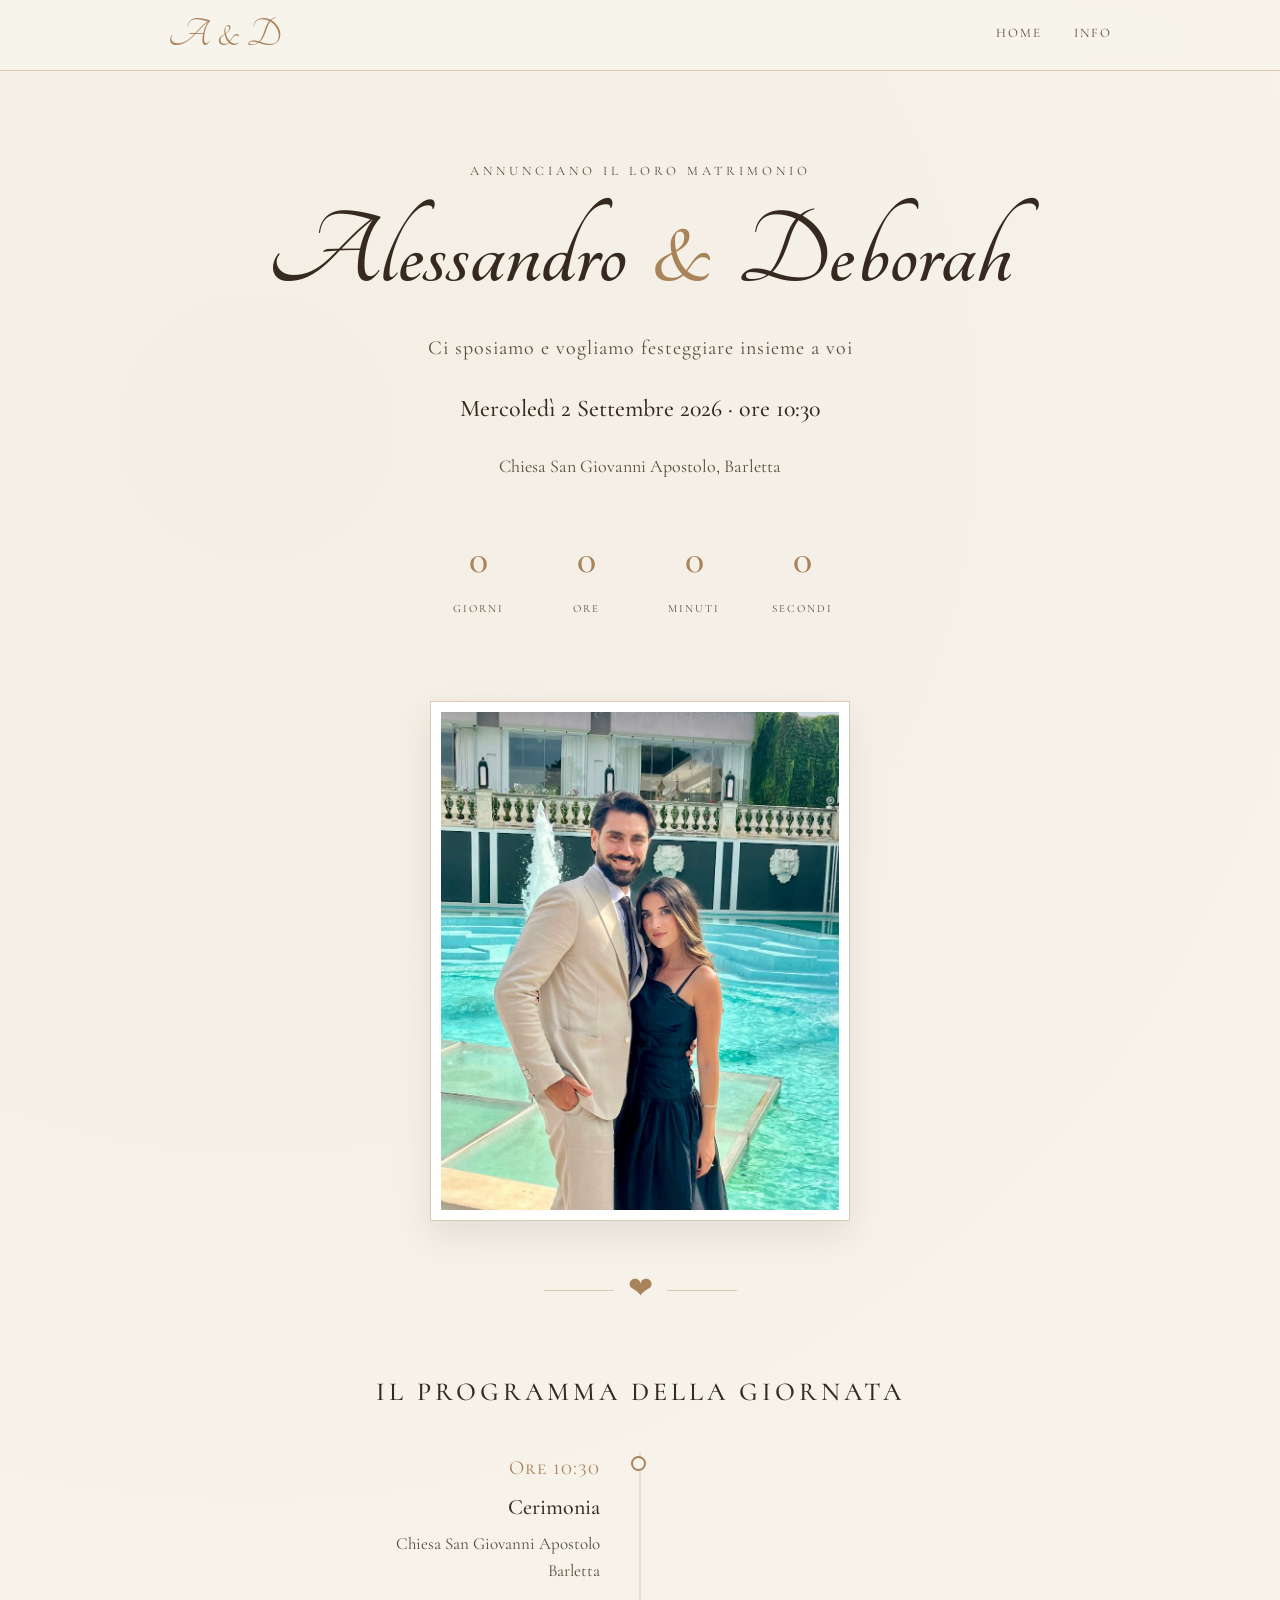
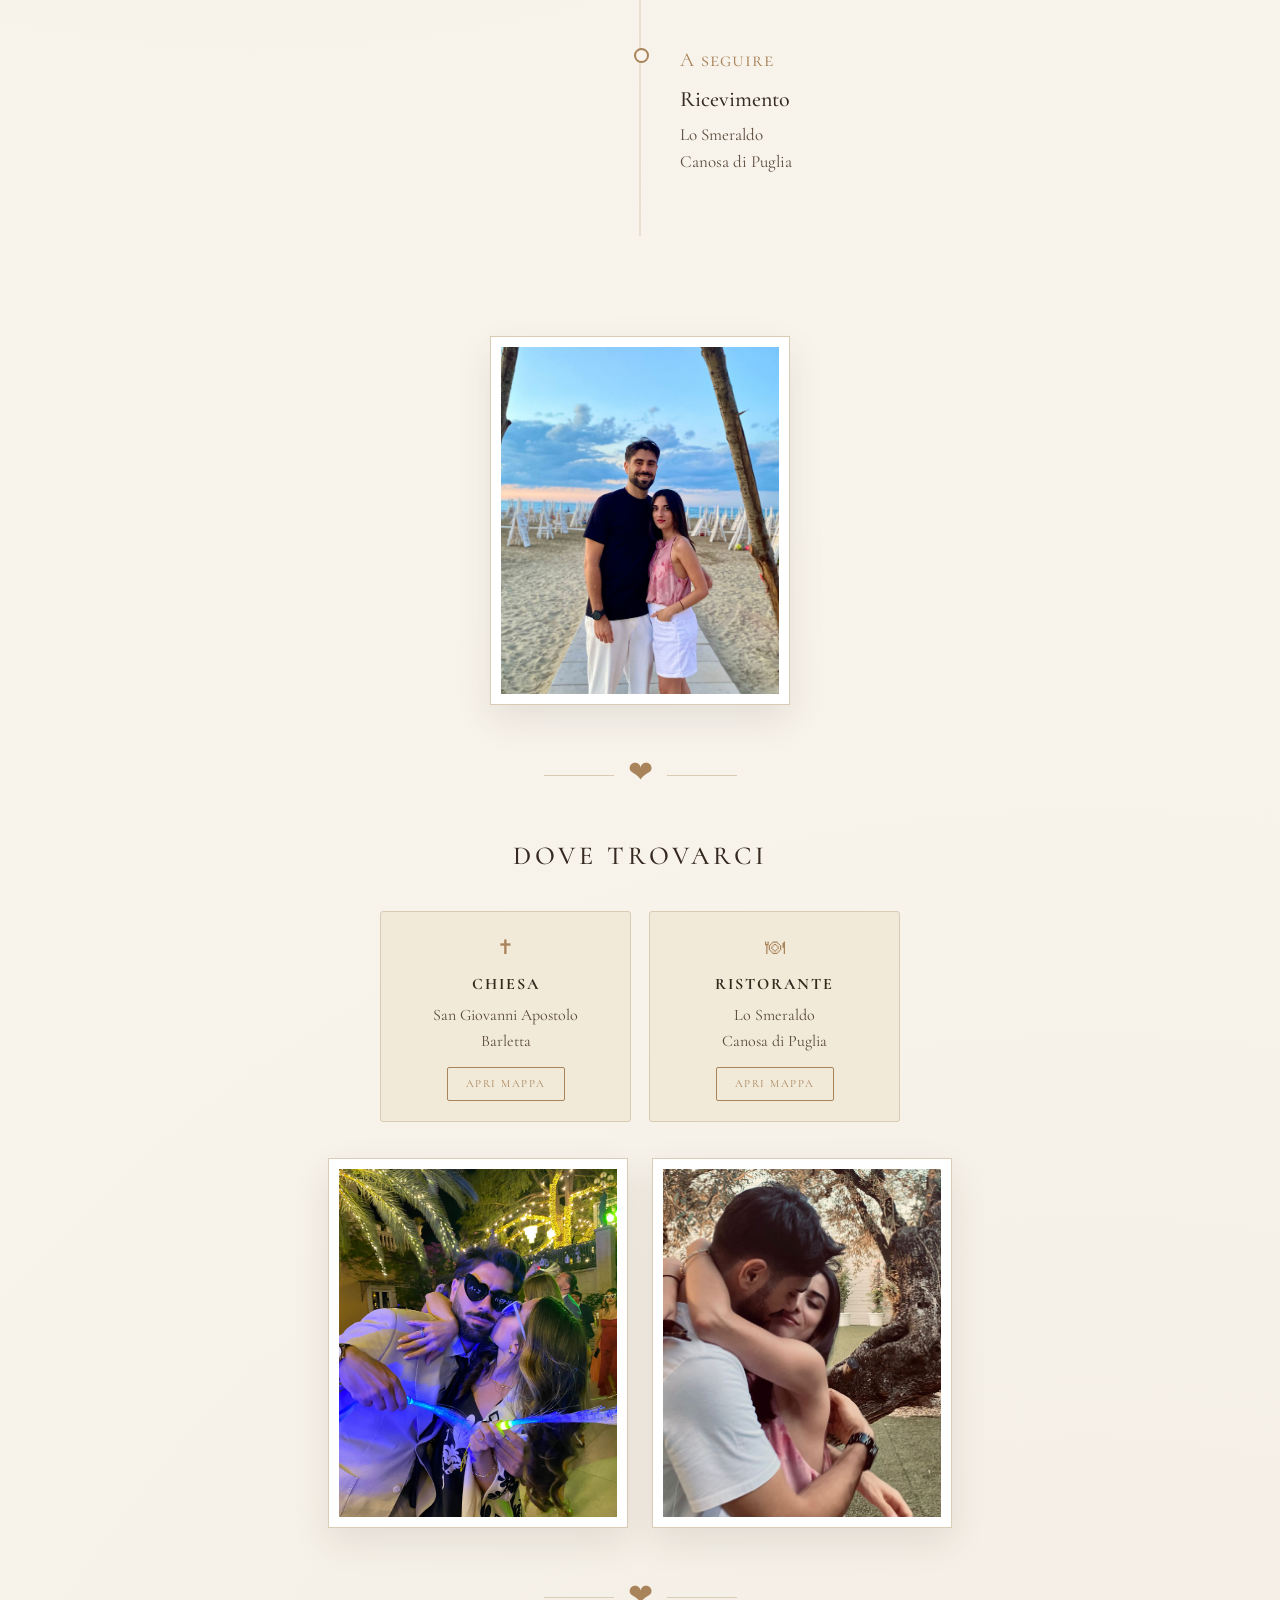
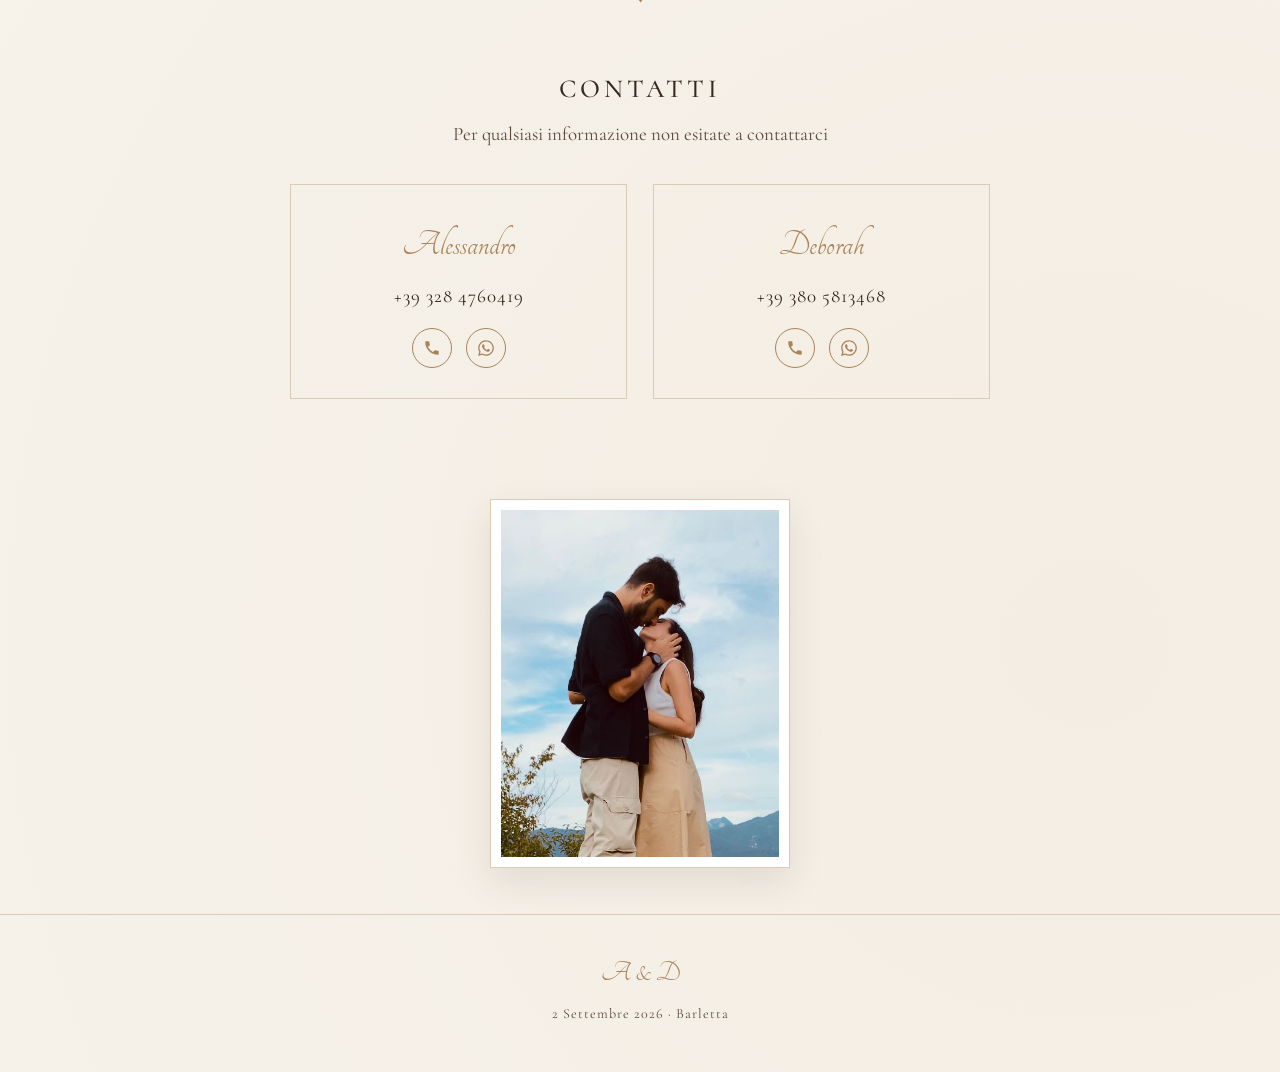
==== index.html @ 9402a1e2 "Add wedding website for Alessandro & Deborah Single-page elegant site (ivory/gold, script fonts) wit" ====
<!doctype html>
<html lang="it">
<head>
<meta charset="UTF-8">
<meta name="viewport" content="width=device-width, initial-scale=1.0">
<title>Alessandro & Deborah — 2 Settembre 2026</title>
<meta name="description" content="Alessandro e Deborah annunciano il loro matrimonio, mercoledì 2 settembre 2026.">
<link rel="preconnect" href="https://fonts.googleapis.com">
<link rel="preconnect" href="https://fonts.gstatic.com" crossorigin>
<link href="https://fonts.googleapis.com/css2?family=Cormorant+Garamond:ital,wght@0,300;0,400;0,500;0,600;1,400&family=Tangerine:wght@400;700&family=Cormorant+SC&display=swap" rel="stylesheet">
<link rel="stylesheet" href="assets/css/style.css">
</head>
<body>

<header class="site-header">
  <div class="container">
    <a href="#home" class="monogram">A &amp; D</a>
    <nav class="site-nav">
      <a href="#home">Home</a>
      <a href="#info">Info</a>
    </nav>
  </div>
</header>

<section class="hero" id="home">
  <p class="eyebrow">Annunciano il loro matrimonio</p>
  <h1>Alessandro <span class="amp">&amp;</span> Deborah</h1>
  <p class="announce">Ci sposiamo e vogliamo festeggiare insieme a voi</p>
  <p class="date-line">Mercoledì 2 Settembre 2026 &middot; ore 10:30</p>
  <p class="place-line">Chiesa San Giovanni Apostolo, Barletta</p>

  <div class="countdown" id="countdown">
    <div class="unit"><span class="num" id="cd-days">–</span><span class="label">Giorni</span></div>
    <div class="unit"><span class="num" id="cd-hours">–</span><span class="label">Ore</span></div>
    <div class="unit"><span class="num" id="cd-min">–</span><span class="label">Minuti</span></div>
    <div class="unit"><span class="num" id="cd-sec">–</span><span class="label">Secondi</span></div>
  </div>
</section>

<figure class="scatter-photo">
  <img src="assets/images/couple-01.jpeg" alt="Alessandro e Deborah eleganti a bordo piscina">
</figure>

<div class="divider"><span>&#10084;</span></div>

<section class="program" id="programma">
  <div class="container">
    <div class="section-title"><h2>Il Programma della Giornata</h2></div>
    <div class="timeline">
      <div class="timeline-item">
        <span class="time">Ore 10:30</span>
        <p class="title">Cerimonia</p>
        <p class="place">Chiesa San Giovanni Apostolo<br>Barletta</p>
      </div>
      <div class="timeline-item">
        <span class="time">A seguire</span>
        <p class="title">Ricevimento</p>
        <p class="place">Lo Smeraldo<br>Canosa di Puglia</p>
      </div>
    </div>
  </div>
</section>

<figure class="scatter-photo scatter-photo--sm">
  <img src="assets/images/couple-02.jpeg" alt="Alessandro e Deborah in montagna">
</figure>

<div class="divider"><span>&#10084;</span></div>

<section class="info-section" id="info">
  <div class="container">
    <div class="section-title"><h2>Dove Trovarci</h2></div>
    <div class="cards">
      <div class="card">
        <div class="icon">&#10013;</div>
        <h3>Chiesa</h3>
        <p>San Giovanni Apostolo<br>Barletta</p>
        <a class="btn" href="https://maps.app.goo.gl/bFmA96gycWuAbMjt7?g_st=ipc" target="_blank" rel="noopener">Apri Mappa</a>
      </div>
      <div class="card">
        <div class="icon">&#127869;</div>
        <h3>Ristorante</h3>
        <p>Lo Smeraldo<br>Canosa di Puglia</p>
        <a class="btn" href="https://maps.app.goo.gl/iHuV2czJLUBJGU6J6?g_st=ipc" target="_blank" rel="noopener">Apri Mappa</a>
      </div>
    </div>
  </div>

  <div class="scatter-photo-row">
    <figure class="scatter-photo scatter-photo--sm">
      <img src="assets/images/couple-03.jpeg" alt="Alessandro e Deborah ad una festa serale">
    </figure>
    <figure class="scatter-photo scatter-photo--sm">
      <img src="assets/images/couple-04.jpeg" alt="Alessandro e Deborah abbracciati tra gli ulivi">
    </figure>
  </div>

  <div class="divider"><span>&#10084;</span></div>

  <div class="container contacts">
    <div class="section-title"><h2>Contatti</h2></div>
    <p style="text-align:center; color:var(--ink-soft); margin-top:10px;">Per qualsiasi informazione non esitate a contattarci</p>
    <div class="contact-grid">
      <div class="contact-card">
        <span class="name">Alessandro</span>
        <a class="phone" href="tel:+393284760419">+39 328 4760419</a>
        <div class="contact-actions">
          <a class="icon-btn" href="tel:+393284760419" aria-label="Chiama Alessandro">
            <svg viewBox="0 0 24 24"><path d="M6.62 10.79a15.05 15.05 0 006.59 6.59l2.2-2.2a1 1 0 011.01-.24 11.36 11.36 0 003.57.57 1 1 0 011 1V20a1 1 0 01-1 1A17 17 0 013 4a1 1 0 011-1h3.5a1 1 0 011 1 11.36 11.36 0 00.57 3.57 1 1 0 01-.25 1.01z"/></svg>
          </a>
          <a class="icon-btn" href="https://wa.me/393284760419" target="_blank" rel="noopener" aria-label="Scrivi su WhatsApp ad Alessandro">
            <svg viewBox="0 0 448 512"><path d="M380.9 97.1C339 55.1 283.2 32 223.9 32c-122.4 0-222 99.6-222 222 0 39.1 10.2 77.3 29.6 111L0 480l117.7-30.9c32.4 17.7 68.9 27 106.1 27h.1c122.3 0 224.1-99.6 224.1-222 0-59.3-25.2-115-67.1-157zm-157 341.6c-33.2 0-65.7-8.9-94-25.7l-6.7-4-69.8 18.3L72 359.2l-4.4-7c-18.5-29.4-28.2-63.3-28.2-98.2 0-101.7 82.8-184.5 184.6-184.5 49.3 0 95.6 19.2 130.4 54.1 34.8 34.9 56.2 81.2 56.1 130.5 0 101.8-84.9 184.6-186.6 184.6zm101.2-138.2c-5.5-2.8-32.8-16.2-37.9-18-5.1-1.9-8.8-2.8-12.5 2.8-3.7 5.5-14.3 18-17.6 21.8-3.2 3.7-6.5 4.2-12 1.4-32.6-16.3-54-29.1-75.5-66-5.7-9.8 5.7-9.1 16.3-30.3 1.8-3.7.9-6.9-.5-9.7-1.4-2.8-12.5-30.1-17.1-41.2-4.5-10.8-9.1-9.3-12.5-9.5-3.2-.2-6.9-.2-10.6-.2-3.7 0-9.7 1.4-14.8 6.9-5.1 5.5-19.4 19-19.4 46.3 0 27.3 19.9 53.7 22.6 57.4 2.8 3.7 39.1 59.7 94.8 83.8 35.2 15.2 49 16.5 66.6 13.9 10.7-1.6 32.8-13.4 37.4-26.4 4.6-13 4.6-24.1 3.2-26.4-1.3-2.5-5-3.9-10.5-6.6z"/></svg>
          </a>
        </div>
      </div>
      <div class="contact-card">
        <span class="name">Deborah</span>
        <a class="phone" href="tel:+393805813468">+39 380 5813468</a>
        <div class="contact-actions">
          <a class="icon-btn" href="tel:+393805813468" aria-label="Chiama Deborah">
            <svg viewBox="0 0 24 24"><path d="M6.62 10.79a15.05 15.05 0 006.59 6.59l2.2-2.2a1 1 0 011.01-.24 11.36 11.36 0 003.57.57 1 1 0 011 1V20a1 1 0 01-1 1A17 17 0 013 4a1 1 0 011-1h3.5a1 1 0 011 1 11.36 11.36 0 00.57 3.57 1 1 0 01-.25 1.01z"/></svg>
          </a>
          <a class="icon-btn" href="https://wa.me/393805813468" target="_blank" rel="noopener" aria-label="Scrivi su WhatsApp a Deborah">
            <svg viewBox="0 0 448 512"><path d="M380.9 97.1C339 55.1 283.2 32 223.9 32c-122.4 0-222 99.6-222 222 0 39.1 10.2 77.3 29.6 111L0 480l117.7-30.9c32.4 17.7 68.9 27 106.1 27h.1c122.3 0 224.1-99.6 224.1-222 0-59.3-25.2-115-67.1-157zm-157 341.6c-33.2 0-65.7-8.9-94-25.7l-6.7-4-69.8 18.3L72 359.2l-4.4-7c-18.5-29.4-28.2-63.3-28.2-98.2 0-101.7 82.8-184.5 184.6-184.5 49.3 0 95.6 19.2 130.4 54.1 34.8 34.9 56.2 81.2 56.1 130.5 0 101.8-84.9 184.6-186.6 184.6zm101.2-138.2c-5.5-2.8-32.8-16.2-37.9-18-5.1-1.9-8.8-2.8-12.5 2.8-3.7 5.5-14.3 18-17.6 21.8-3.2 3.7-6.5 4.2-12 1.4-32.6-16.3-54-29.1-75.5-66-5.7-9.8 5.7-9.1 16.3-30.3 1.8-3.7.9-6.9-.5-9.7-1.4-2.8-12.5-30.1-17.1-41.2-4.5-10.8-9.1-9.3-12.5-9.5-3.2-.2-6.9-.2-10.6-.2-3.7 0-9.7 1.4-14.8 6.9-5.1 5.5-19.4 19-19.4 46.3 0 27.3 19.9 53.7 22.6 57.4 2.8 3.7 39.1 59.7 94.8 83.8 35.2 15.2 49 16.5 66.6 13.9 10.7-1.6 32.8-13.4 37.4-26.4 4.6-13 4.6-24.1 3.2-26.4-1.3-2.5-5-3.9-10.5-6.6z"/></svg>
          </a>
        </div>
      </div>
    </div>
  </div>
</section>

<figure class="scatter-photo scatter-photo--sm">
  <img src="assets/images/couple-05.jpeg" alt="Alessandro e Deborah in spiaggia al tramonto">
</figure>

<footer class="site-footer">
  <div class="monogram-small">A &amp; D</div>
  <p>2 Settembre 2026 &middot; Barletta</p>
</footer>

<script src="assets/js/main.js"></script>
</body>
</html>
---- assets/css/style.css ----
:root {
  --ivory: #f8f4ec;
  --ivory-deep: #f1ead9;
  --ink: #362a20;
  --ink-soft: #5b4a3c;
  --gold: #a9835a;
  --gold-soft: #cbb08a;
  --line: #d9cbb4;
  --rose: #e7d9cf;
}

* { box-sizing: border-box; }

html { scroll-behavior: smooth; }

body {
  margin: 0;
  background: var(--ivory);
  color: var(--ink);
  font-family: 'Cormorant Garamond', serif;
  font-size: 19px;
  line-height: 1.6;
  -webkit-font-smoothing: antialiased;
}

img { max-width: 100%; display: block; }

a { color: inherit; }

.container {
  max-width: 1000px;
  margin: 0 auto;
  padding: 0 28px;
}

/* Texture: faint paper feel */
body {
  background-image:
    radial-gradient(circle at 20% 10%, rgba(169,131,90,0.05), transparent 40%),
    radial-gradient(circle at 85% 90%, rgba(169,131,90,0.06), transparent 45%);
}

/* Header */
.site-header {
  position: sticky;
  top: 0;
  z-index: 50;
  background: rgba(248,244,236,0.9);
  backdrop-filter: blur(6px);
  border-bottom: 1px solid var(--line);
}

#home, #programma, #info {
  scroll-margin-top: 66px;
}

.site-header .container {
  display: flex;
  align-items: center;
  justify-content: space-between;
  padding-top: 14px;
  padding-bottom: 14px;
}

.monogram {
  font-family: 'Tangerine', cursive;
  font-size: 42px;
  color: var(--gold);
  text-decoration: none;
  line-height: 1;
  letter-spacing: 1px;
}

.site-nav {
  display: flex;
  gap: 32px;
}

.site-nav a {
  text-decoration: none;
  text-transform: uppercase;
  letter-spacing: 2px;
  font-size: 13px;
  color: var(--ink-soft);
  position: relative;
  padding-bottom: 4px;
}

.site-nav a.active,
.site-nav a:hover {
  color: var(--gold);
}

.site-nav a.active::after {
  content: "";
  position: absolute;
  left: 0; right: 0; bottom: 0;
  height: 1px;
  background: var(--gold);
}

/* Ornamental divider */
.divider {
  display: flex;
  align-items: center;
  justify-content: center;
  gap: 14px;
  margin: 36px 0;
  color: var(--gold-soft);
}
.divider::before,
.divider::after {
  content: "";
  height: 1px;
  width: 70px;
  background: var(--line);
}
.divider span {
  font-family: 'Tangerine', cursive;
  font-size: 30px;
  color: var(--gold);
}

/* Hero */
.hero {
  text-align: center;
  padding: 90px 28px 60px;
}

.hero .eyebrow {
  text-transform: uppercase;
  letter-spacing: 4px;
  font-size: 13px;
  color: var(--ink-soft);
  margin: 0 0 18px;
}

.hero h1 {
  font-family: 'Tangerine', cursive;
  font-weight: 700;
  font-size: clamp(64px, 12vw, 110px);
  margin: 0;
  color: var(--ink);
  line-height: 1;
}

.hero .amp {
  color: var(--gold);
  padding: 0 10px;
}

.hero .announce {
  margin-top: 22px;
  font-size: 20px;
  letter-spacing: 1px;
  color: var(--ink-soft);
}

.hero .date-line {
  margin-top: 26px;
  font-size: 24px;
  font-weight: 500;
}

.hero .place-line {
  margin-top: 6px;
  font-size: 18px;
  color: var(--ink-soft);
}

/* Countdown */
.countdown {
  display: flex;
  justify-content: center;
  gap: 34px;
  margin: 46px 0 10px;
  flex-wrap: wrap;
}

.countdown .unit {
  min-width: 74px;
}

.countdown .num {
  font-size: 40px;
  color: var(--gold);
  font-weight: 500;
  display: block;
}

.countdown .label {
  text-transform: uppercase;
  font-size: 11px;
  letter-spacing: 2px;
  color: var(--ink-soft);
}

/* Scattered photos */
.scatter-photo {
  max-width: 420px;
  margin: 10px auto 46px;
  padding: 10px;
  background: #fff;
  border: 1px solid var(--line);
  box-shadow: 0 14px 34px rgba(54, 42, 32, 0.10);
}

.scatter-photo img {
  width: 100%;
  aspect-ratio: 4 / 5;
  object-fit: cover;
}

.scatter-photo--sm {
  max-width: 300px;
}

.scatter-photo-row {
  display: flex;
  justify-content: center;
  gap: 24px;
  flex-wrap: wrap;
  margin: 10px 0 46px;
}

.scatter-photo-row .scatter-photo {
  margin: 0;
}

/* Section titles */
.section-title {
  text-align: center;
  margin-bottom: 8px;
}

.section-title h2 {
  font-family: 'Cormorant SC', serif;
  text-transform: uppercase;
  letter-spacing: 4px;
  font-size: 26px;
  font-weight: 500;
  margin: 0;
  color: var(--ink);
}

/* Program timeline */
.program {
  padding: 20px 0 90px;
}

.timeline {
  max-width: 620px;
  margin: 40px auto 0;
  position: relative;
}

.timeline::before {
  content: "";
  position: absolute;
  left: 50%;
  top: 0;
  bottom: 0;
  width: 1px;
  background: var(--line);
  transform: translateX(-50%);
}

.timeline-item {
  position: relative;
  width: 50%;
  padding: 0 40px 60px;
}

.timeline-item:nth-child(odd) {
  left: 0;
  text-align: right;
}

.timeline-item:nth-child(even) {
  left: 50%;
  text-align: left;
}

.timeline-item::before {
  content: "";
  position: absolute;
  top: 4px;
  width: 11px;
  height: 11px;
  background: var(--ivory);
  border: 2px solid var(--gold);
  border-radius: 50%;
}

.timeline-item:nth-child(odd)::before { right: -6px; }
.timeline-item:nth-child(even)::before { left: -6px; }

.timeline-item .time {
  font-family: 'Cormorant SC', serif;
  color: var(--gold);
  font-size: 20px;
  letter-spacing: 1px;
  display: block;
  margin-bottom: 6px;
}

.timeline-item .title {
  font-size: 22px;
  font-weight: 500;
  margin: 0 0 4px;
}

.timeline-item .place {
  color: var(--ink-soft);
  font-size: 17px;
  margin: 0;
}

/* Info section */
.cards {
  display: grid;
  grid-template-columns: 1fr 1fr;
  gap: 18px;
  max-width: 520px;
  margin: 0 auto;
  padding: 26px 0;
}

.card {
  background: var(--ivory-deep);
  border: 1px solid var(--line);
  border-radius: 3px;
  padding: 20px 16px;
  text-align: center;
}

.card .icon {
  font-size: 20px;
  color: var(--gold);
  margin-bottom: 8px;
}

.card h3 {
  font-family: 'Cormorant SC', serif;
  letter-spacing: 2px;
  text-transform: uppercase;
  font-size: 16px;
  margin: 0 0 6px;
}

.card p {
  margin: 0 0 12px;
  color: var(--ink-soft);
  font-size: 16px;
}

.btn {
  display: inline-block;
  text-decoration: none;
  border: 1px solid var(--gold);
  color: var(--gold);
  padding: 7px 18px;
  letter-spacing: 1.5px;
  text-transform: uppercase;
  font-size: 11px;
  border-radius: 2px;
  transition: background 0.25s ease, color 0.25s ease;
}

.btn:hover {
  background: var(--gold);
  color: var(--ivory);
}

.contacts {
  padding: 10px 0 90px;
}

.contact-grid {
  display: grid;
  grid-template-columns: 1fr 1fr;
  gap: 26px;
  max-width: 700px;
  margin: 34px auto 0;
}

.contact-card {
  text-align: center;
  padding: 30px 20px;
  border: 1px solid var(--line);
}

.contact-card .name {
  font-family: 'Tangerine', cursive;
  font-size: 38px;
  color: var(--gold);
  display: block;
  margin-bottom: 6px;
}

.contact-card a.phone {
  text-decoration: none;
  font-size: 19px;
  letter-spacing: 1px;
}

.contact-card a.phone:hover { color: var(--gold); }

.contact-actions {
  display: flex;
  justify-content: center;
  gap: 14px;
  margin-top: 16px;
}

.icon-btn {
  display: flex;
  align-items: center;
  justify-content: center;
  width: 40px;
  height: 40px;
  border-radius: 50%;
  border: 1px solid var(--gold);
  color: var(--gold);
  transition: background 0.25s ease, color 0.25s ease;
}

.icon-btn svg {
  width: 18px;
  height: 18px;
  fill: currentColor;
}

.icon-btn:hover {
  background: var(--gold);
  color: var(--ivory);
}

/* Footer */
.site-footer {
  text-align: center;
  padding: 34px 20px 46px;
  border-top: 1px solid var(--line);
}

.site-footer .monogram-small {
  font-family: 'Tangerine', cursive;
  font-size: 30px;
  color: var(--gold);
}

.site-footer p {
  color: var(--ink-soft);
  font-size: 14px;
  letter-spacing: 1px;
  margin: 6px 0 0;
}

/* Responsive */
@media (max-width: 720px) {
  .container { padding: 0 20px; }
  .contact-grid { grid-template-columns: 1fr; }
  .timeline-item { width: 100%; left: 0 !important; text-align: left !important; padding-left: 46px; padding-right: 10px; }
  .timeline::before { left: 10px; }
  .timeline-item::before { left: 4px !important; right: auto !important; }
  .site-nav { gap: 20px; }
}

@media (max-width: 480px) {
  body { font-size: 17px; }
  .monogram { font-size: 34px; }
  .site-nav { gap: 16px; }
  .site-nav a { font-size: 12px; letter-spacing: 1.5px; }
  .hero { padding: 60px 20px 44px; }
  .hero .eyebrow { letter-spacing: 3px; font-size: 12px; }
  .hero .announce { font-size: 17px; }
  .hero .date-line { font-size: 20px; }
  .hero .place-line { font-size: 16px; }
  .countdown { gap: 18px; margin-top: 34px; }
  .countdown .unit { min-width: 58px; }
  .countdown .num { font-size: 32px; }
  .scatter-photo, .scatter-photo--sm { max-width: 88vw; }
  .scatter-photo-row { gap: 14px; }
  .scatter-photo-row .scatter-photo { max-width: calc(50% - 7px); }
  .divider { margin: 26px 0; }
  .divider::before, .divider::after { width: 40px; }
  .card { padding: 28px 20px; }
  .contact-card { padding: 24px 16px; }
  .contact-card .name { font-size: 32px; }
}
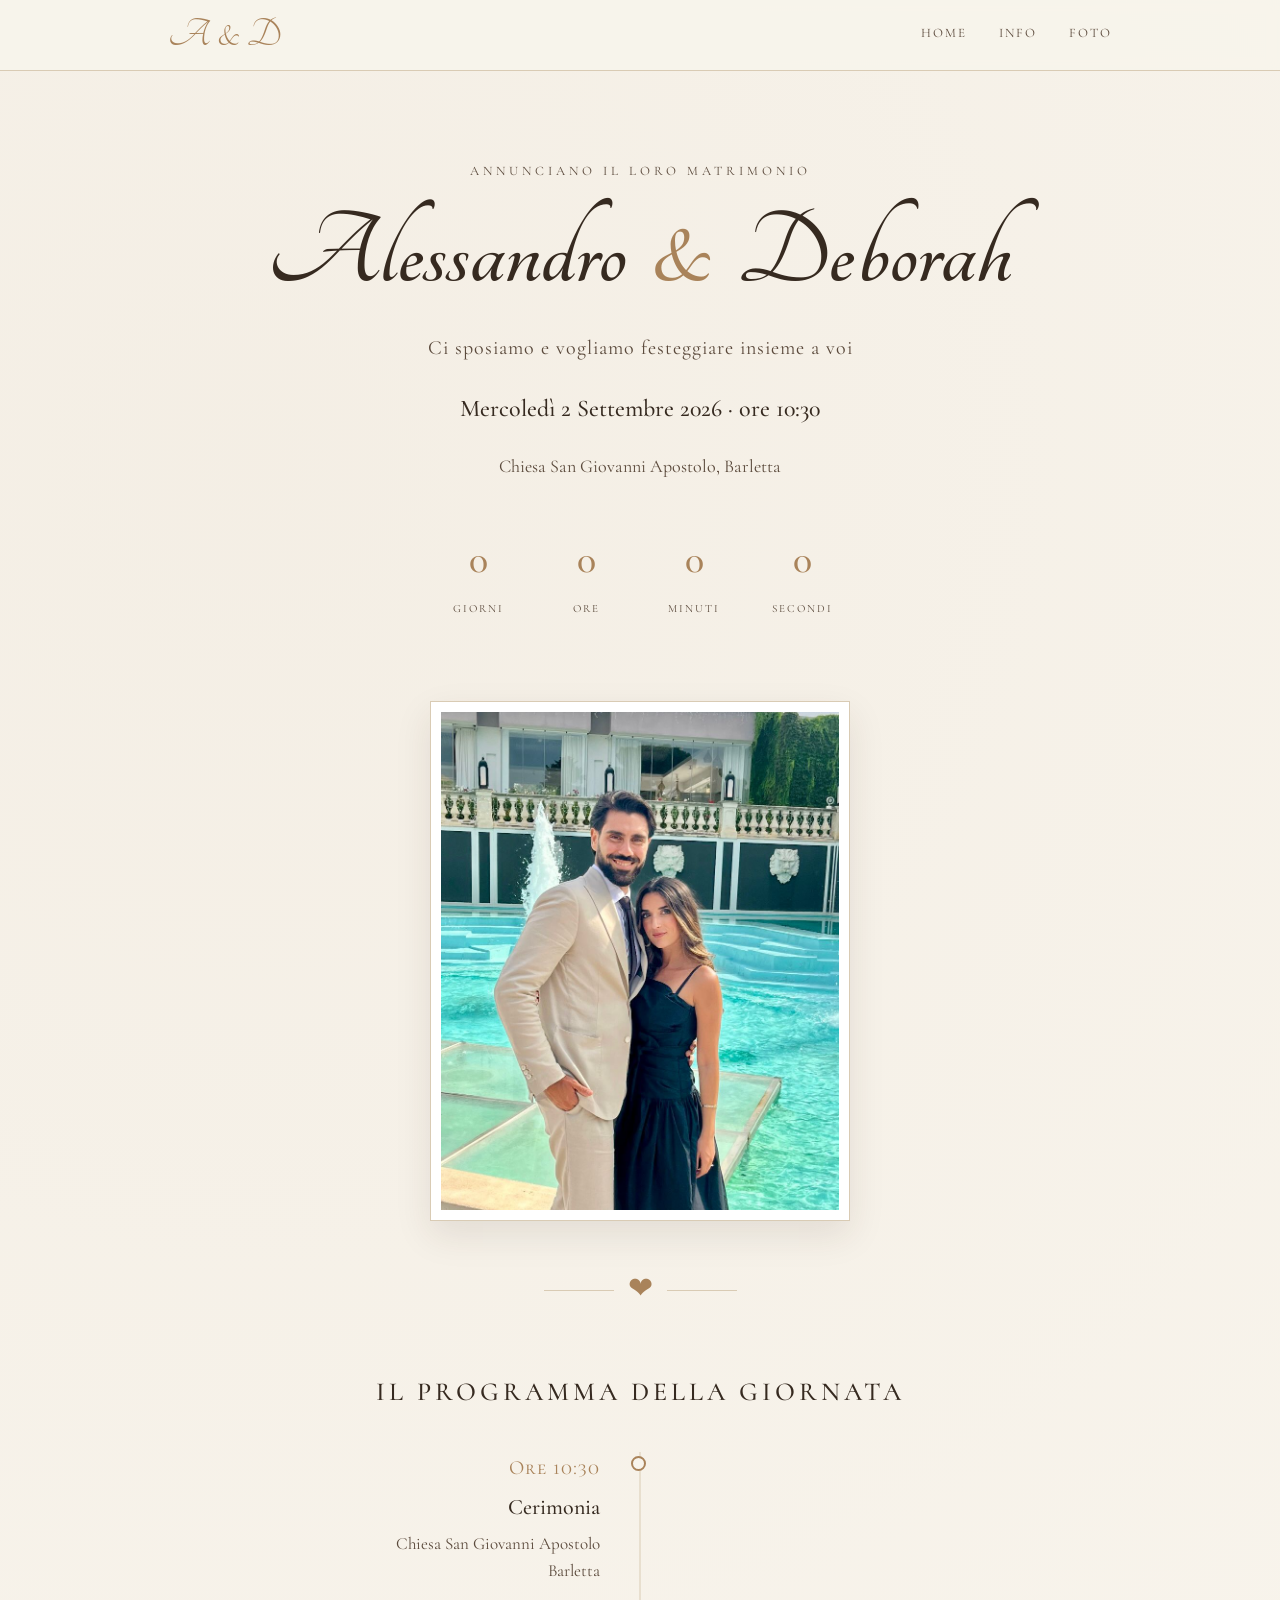
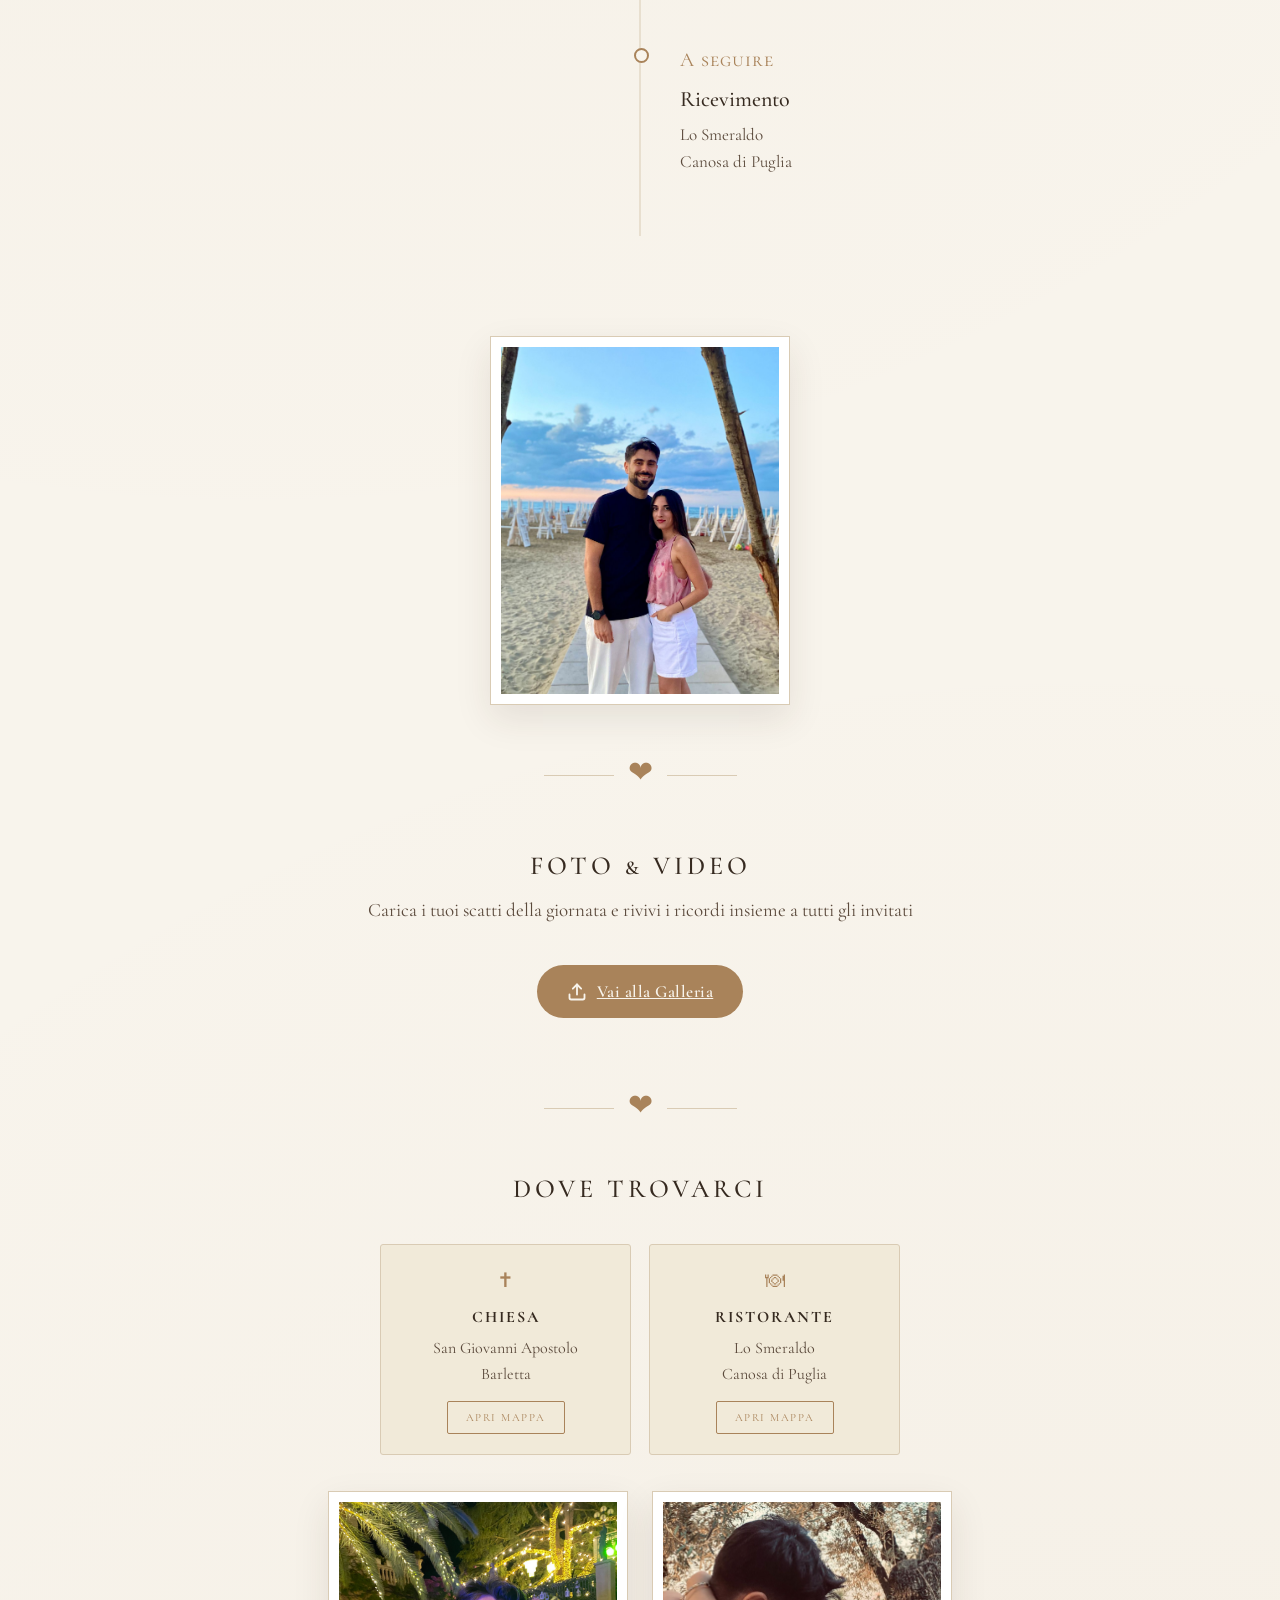
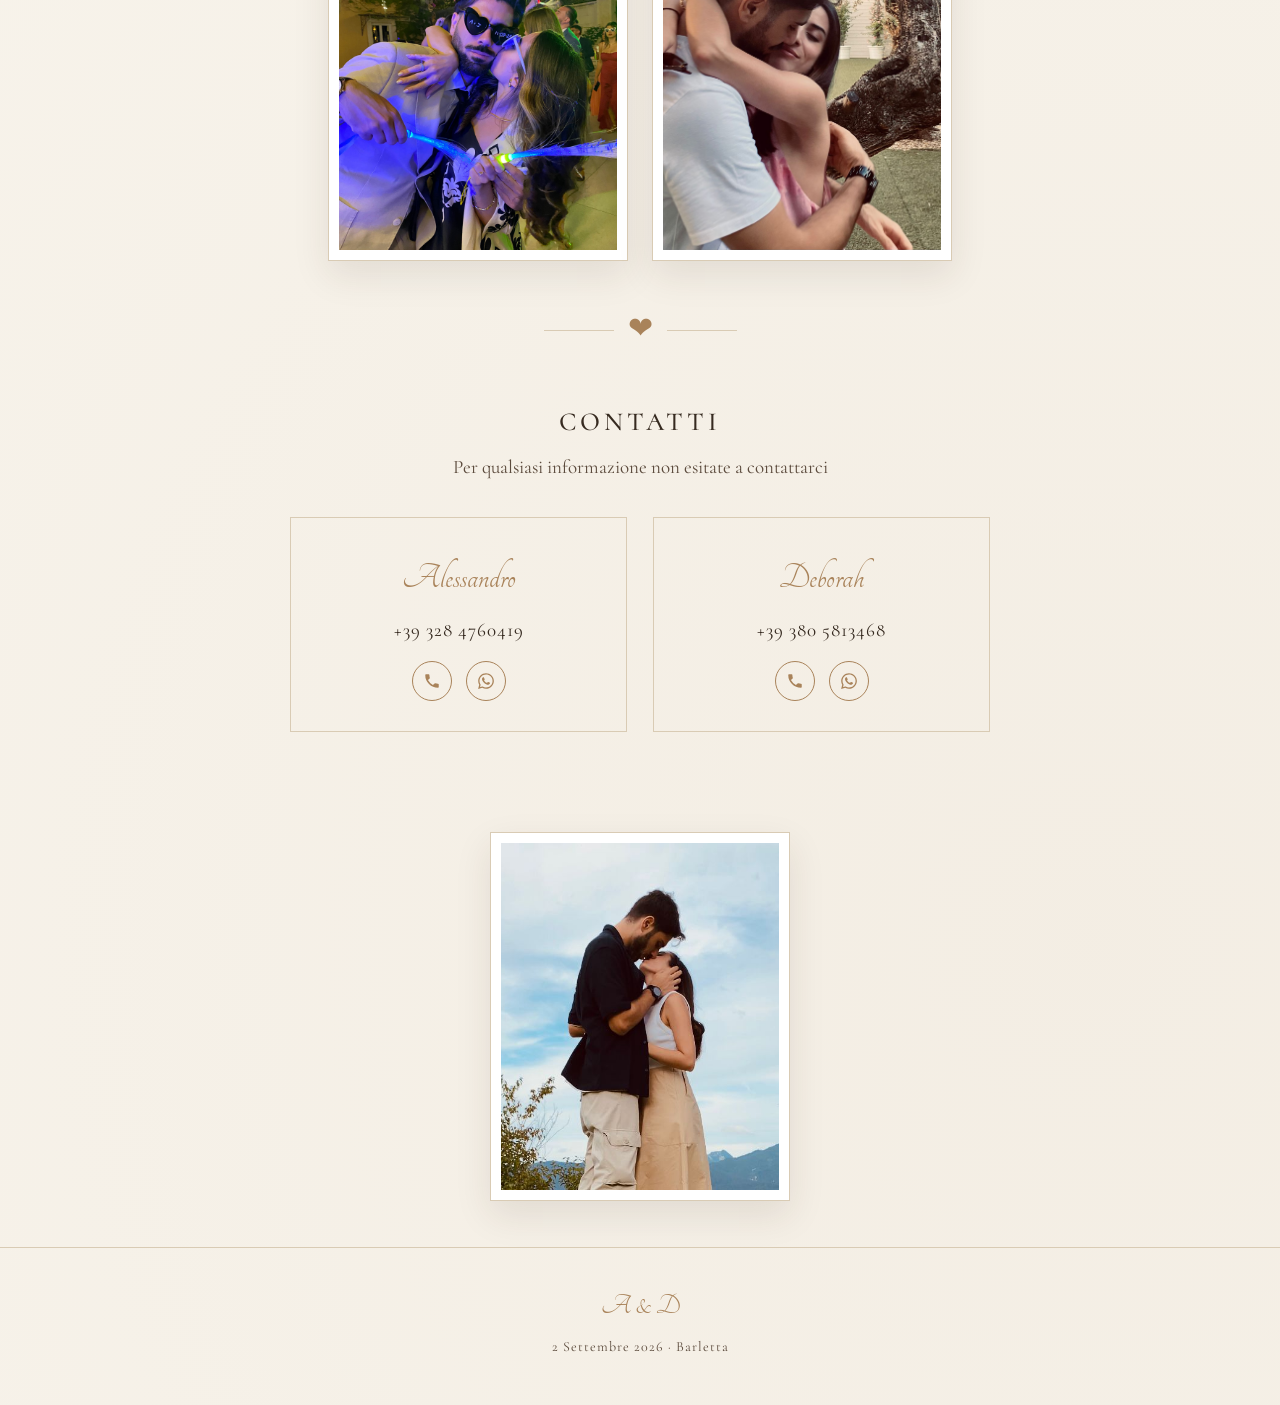
==== commit 0786394c: "Add photo/video upload gallery with admin moderation Ports the Firebase-based upload/gallery/lightbo" ====
--- a/index.html
+++ b/index.html
@@ -18,6 +18,7 @@
     <nav class="site-nav">
       <a href="#home">Home</a>
       <a href="#info">Info</a>
+      <a href="foto.html">Foto</a>
     </nav>
   </div>
 </header>
@@ -64,6 +65,25 @@
 <figure class="scatter-photo scatter-photo--sm">
   <img src="assets/images/couple-02.jpeg" alt="Alessandro e Deborah in montagna">
 </figure>
+
+<div class="divider"><span>&#10084;</span></div>
+
+<section class="photo-cta">
+  <div class="container">
+    <div class="section-title"><h2>Foto &amp; Video</h2></div>
+    <p style="text-align:center;color:var(--ink-soft);margin-top:8px;">Carica i tuoi scatti della giornata e rivivi i ricordi insieme a tutti gli invitati</p>
+    <div style="text-align:center;margin-top:22px;">
+      <a class="upload-label" href="foto.html">
+        <svg viewBox="0 0 24 24" fill="none" stroke="currentColor" stroke-width="2.2" stroke-linecap="round" stroke-linejoin="round">
+          <path d="M21 15v4a2 2 0 0 1-2 2H5a2 2 0 0 1-2-2v-4"/>
+          <polyline points="17 8 12 3 7 8"/>
+          <line x1="12" y1="3" x2="12" y2="15"/>
+        </svg>
+        Vai alla Galleria
+      </a>
+    </div>
+  </div>
+</section>
 
 <div class="divider"><span>&#10084;</span></div>
 
--- a/assets/css/style.css
+++ b/assets/css/style.css
@@ -316,6 +316,10 @@
   margin: 0;
 }
 
+.photo-cta {
+  padding: 10px 0 30px;
+}
+
 /* Info section */
 .cards {
   display: grid;
@@ -454,6 +458,492 @@
   font-size: 14px;
   letter-spacing: 1px;
   margin: 6px 0 0;
+}
+
+/* Toast */
+.toast {
+  position: fixed;
+  bottom: 28px;
+  left: 50%;
+  transform: translateX(-50%) translateY(150px);
+  background: var(--ink);
+  color: var(--ivory);
+  padding: 12px 24px;
+  border-radius: 999px;
+  box-shadow: 0 14px 34px rgba(54, 42, 32, 0.22);
+  opacity: 0;
+  pointer-events: none;
+  transition: transform 0.25s ease, opacity 0.25s ease;
+  z-index: 1000;
+  font-size: 16px;
+  letter-spacing: 0.5px;
+}
+
+.toast.show {
+  transform: translateX(-50%) translateY(0);
+  opacity: 1;
+}
+
+/* Lightbox */
+[hidden] { display: none !important; }
+
+@keyframes lb-open { from { opacity: 0; } to { opacity: 1; } }
+
+.lightbox {
+  position: fixed;
+  inset: 0;
+  z-index: 300;
+  background: rgba(20, 15, 10, 0.94);
+  display: none;
+  align-items: center;
+  justify-content: center;
+  pointer-events: none;
+}
+
+.lightbox.open {
+  display: flex;
+  pointer-events: auto;
+  animation: lb-open 0.2s ease;
+}
+
+.lightbox-inner {
+  max-width: min(95vw, 1000px);
+  max-height: 90vh;
+  display: flex;
+  align-items: center;
+  justify-content: center;
+}
+
+.lightbox-inner img,
+.lightbox-inner video {
+  max-width: 100%;
+  max-height: 90vh;
+  border-radius: 2px;
+  object-fit: contain;
+}
+
+.lb-btn {
+  width: 42px;
+  height: 42px;
+  border-radius: 50%;
+  background: rgba(255, 255, 255, 0.12);
+  border: none;
+  color: #fff;
+  font-size: 22px;
+  display: flex;
+  align-items: center;
+  justify-content: center;
+  backdrop-filter: blur(6px);
+  transition: background 0.2s ease;
+  cursor: pointer;
+  flex-shrink: 0;
+}
+
+.lb-btn:hover { background: rgba(255, 255, 255, 0.24); }
+
+.lb-topbar {
+  position: fixed;
+  top: 0; left: 0; right: 0;
+  z-index: 9999;
+  display: flex;
+  justify-content: space-between;
+  align-items: center;
+  padding: 12px 16px;
+  background: linear-gradient(rgba(0, 0, 0, 0.5), transparent);
+  pointer-events: none;
+}
+
+.lb-topbar > * { pointer-events: auto; }
+
+#lb-counter {
+  color: rgba(255, 255, 255, 0.85);
+  font-size: 14px;
+  letter-spacing: 1px;
+  background: rgba(0, 0, 0, 0.35);
+  padding: 4px 14px;
+  border-radius: 999px;
+  backdrop-filter: blur(6px);
+}
+
+#lb-prev { position: fixed; top: 50%; left: 14px; transform: translateY(-50%); }
+#lb-next { position: fixed; top: 50%; right: 14px; transform: translateY(-50%); }
+
+/* Upload */
+.upload-section {
+  padding: 50px 0 20px;
+  text-align: center;
+}
+
+.upload-card {
+  max-width: 620px;
+  margin: 30px auto 0;
+  background: var(--ivory-deep);
+  border: 2px dashed var(--gold-soft);
+  border-radius: 4px;
+  padding: 44px 24px;
+  transition: border-color 0.2s ease, background 0.2s ease;
+}
+
+.upload-card.dragover {
+  border-color: var(--gold);
+  background: #f4e9d2;
+}
+
+.upload-icon { font-size: 40px; margin-bottom: 8px; }
+
+.upload-card p { color: var(--ink-soft); margin: 0; }
+
+.upload-hint {
+  font-size: 15px;
+  color: var(--ink-soft);
+  margin-top: 14px !important;
+}
+
+.upload-label {
+  display: inline-flex;
+  align-items: center;
+  gap: 10px;
+  min-height: 50px;
+  padding: 13px 30px;
+  margin-top: 18px;
+  border-radius: 999px;
+  background: var(--gold);
+  color: var(--ivory);
+  font-weight: 600;
+  font-size: 17px;
+  letter-spacing: 0.5px;
+  cursor: pointer;
+  transition: background 0.2s ease;
+}
+
+.upload-label:hover { background: #8f6c45; }
+
+.upload-label svg { width: 20px; height: 20px; flex-shrink: 0; }
+
+#file-input {
+  position: absolute;
+  width: 1px;
+  height: 1px;
+  opacity: 0;
+  pointer-events: none;
+}
+
+#progress-area {
+  max-width: 620px;
+  margin: 20px auto 0;
+  display: grid;
+  gap: 12px;
+  text-align: left;
+}
+
+.progress-item {
+  background: #fff;
+  border: 1px solid var(--line);
+  border-radius: 3px;
+  padding: 12px 16px;
+  display: grid;
+  gap: 6px;
+}
+
+.progress-name {
+  font-size: 15px;
+  font-weight: 600;
+  white-space: nowrap;
+  overflow: hidden;
+  text-overflow: ellipsis;
+}
+
+.progress-bar-wrap {
+  height: 6px;
+  border-radius: 999px;
+  background: var(--ivory-deep);
+  overflow: hidden;
+}
+
+.progress-bar {
+  height: 100%;
+  border-radius: 999px;
+  background: var(--gold);
+  transition: width 0.15s ease;
+  width: 0%;
+}
+
+.progress-status { font-size: 13px; color: var(--ink-soft); }
+.progress-status.done { color: #5a8a5a; }
+.progress-status.error { color: #c0392b; }
+
+/* Upload gallery */
+.gallery-section { padding: 20px 0 70px; }
+
+.gallery-filters {
+  display: flex;
+  gap: 10px;
+  margin: 30px 0 26px;
+  flex-wrap: wrap;
+  justify-content: center;
+}
+
+.filter-btn {
+  min-height: 36px;
+  padding: 8px 20px;
+  border-radius: 999px;
+  border: 1px solid var(--gold);
+  background: transparent;
+  color: var(--gold);
+  font-size: 13px;
+  letter-spacing: 1px;
+  text-transform: uppercase;
+  transition: background 0.2s ease, color 0.2s ease;
+}
+
+.filter-btn.active,
+.filter-btn:hover {
+  background: var(--gold);
+  color: var(--ivory);
+}
+
+.gallery-grid {
+  display: grid;
+  grid-template-columns: repeat(auto-fill, minmax(140px, 1fr));
+  gap: 10px;
+}
+
+@media (min-width: 600px) {
+  .gallery-grid { grid-template-columns: repeat(auto-fill, minmax(180px, 1fr)); gap: 14px; }
+}
+
+.gallery-item {
+  aspect-ratio: 1;
+  border-radius: 2px;
+  overflow: hidden;
+  cursor: pointer;
+  position: relative;
+  background: var(--ivory-deep);
+  border: 1px solid var(--line);
+}
+
+.gallery-item img,
+.gallery-item video {
+  width: 100%;
+  height: 100%;
+  object-fit: cover;
+  transition: transform 0.3s ease;
+  display: block;
+}
+
+.gallery-item:hover img,
+.gallery-item:hover video { transform: scale(1.05); }
+
+.video-badge {
+  position: absolute;
+  inset: 0;
+  display: flex;
+  align-items: center;
+  justify-content: center;
+  background: rgba(0, 0, 0, 0.2);
+  pointer-events: none;
+}
+
+.video-badge svg { width: 36px; height: 36px; filter: drop-shadow(0 2px 6px rgba(0,0,0,.5)); }
+
+.gallery-empty, .gallery-loading {
+  text-align: center;
+  padding: 50px 16px;
+  color: var(--ink-soft);
+  grid-column: 1 / -1;
+}
+
+.gallery-empty-icon { font-size: 44px; margin-bottom: 8px; }
+
+/* Admin */
+.login-screen {
+  min-height: 70vh;
+  display: flex;
+  align-items: center;
+  justify-content: center;
+  padding: 20px;
+}
+
+.login-card {
+  background: var(--ivory-deep);
+  border: 1px solid var(--line);
+  border-radius: 4px;
+  padding: 40px 32px;
+  width: min(100%, 380px);
+  box-shadow: 0 20px 50px rgba(54, 42, 32, 0.12);
+}
+
+.login-logo {
+  text-align: center;
+  font-family: 'Tangerine', cursive;
+  font-size: 40px;
+  color: var(--gold);
+  margin-bottom: 2px;
+}
+
+.login-subtitle {
+  text-align: center;
+  text-transform: uppercase;
+  letter-spacing: 2px;
+  font-size: 12px;
+  color: var(--ink-soft);
+  margin-bottom: 26px;
+}
+
+.login-form { display: grid; gap: 16px; }
+.login-field { display: grid; gap: 6px; }
+.login-field label { font-weight: 600; font-size: 14px; }
+
+.login-field input {
+  min-height: 46px;
+  padding: 12px 14px;
+  border-radius: 3px;
+  border: 1px solid var(--line);
+  background: var(--ivory);
+  color: var(--ink);
+  width: 100%;
+  font-family: inherit;
+  font-size: 16px;
+}
+
+.login-field input:focus { outline: 2px solid var(--gold); outline-offset: 1px; }
+
+.pw-wrap { position: relative; }
+.pw-wrap input { padding-right: 46px; }
+.pw-toggle {
+  position: absolute;
+  right: 8px;
+  top: 50%;
+  transform: translateY(-50%);
+  background: none;
+  border: none;
+  cursor: pointer;
+  font-size: 17px;
+  padding: 4px;
+  color: var(--ink-soft);
+  opacity: 0.7;
+}
+
+.login-remember {
+  display: flex;
+  align-items: center;
+  gap: 8px;
+  font-size: 14px;
+  cursor: pointer;
+}
+
+.login-remember input { width: 16px; height: 16px; accent-color: var(--gold); }
+
+.login-error { color: #c0392b; font-size: 14px; text-align: center; min-height: 1.4em; }
+
+.admin-header {
+  position: sticky;
+  top: 0;
+  z-index: 100;
+  background: rgba(248,244,236,0.92);
+  backdrop-filter: blur(8px);
+  border-bottom: 1px solid var(--line);
+  padding: 14px 0;
+}
+
+.admin-header-inner { display: flex; justify-content: space-between; align-items: center; }
+
+.admin-brand {
+  font-family: 'Tangerine', cursive;
+  font-size: 30px;
+  color: var(--gold);
+  line-height: 1;
+}
+
+.admin-brand small {
+  display: block;
+  font-family: 'Cormorant SC', serif;
+  font-size: 11px;
+  letter-spacing: 1.5px;
+  text-transform: uppercase;
+  color: var(--ink-soft);
+  margin-top: 2px;
+}
+
+.admin-actions { display: flex; align-items: center; gap: 14px; }
+.admin-count { font-size: 14px; color: var(--ink-soft); }
+
+.admin-main { padding: 34px 0 70px; }
+
+.admin-grid {
+  display: grid;
+  grid-template-columns: repeat(auto-fill, minmax(150px, 1fr));
+  gap: 12px;
+}
+
+@media (min-width: 600px) {
+  .admin-grid { grid-template-columns: repeat(auto-fill, minmax(200px, 1fr)); gap: 16px; }
+}
+
+.admin-item {
+  aspect-ratio: 1;
+  border-radius: 2px;
+  overflow: hidden;
+  position: relative;
+  background: var(--ivory-deep);
+  border: 1px solid var(--line);
+  transition: opacity 0.3s ease;
+  cursor: pointer;
+}
+
+.admin-item img, .admin-item video { width: 100%; height: 100%; object-fit: cover; }
+
+.admin-overlay {
+  position: absolute;
+  inset: 0;
+  background: rgba(0,0,0,0);
+  display: flex;
+  align-items: flex-start;
+  justify-content: flex-end;
+  padding: 8px;
+  transition: background 0.2s ease;
+}
+
+.admin-item:hover .admin-overlay { background: rgba(0,0,0,0.35); }
+
+.delete-btn {
+  width: 34px;
+  height: 34px;
+  border-radius: 50%;
+  background: rgba(180, 40, 30, 0.9);
+  border: none;
+  color: #fff;
+  font-size: 15px;
+  display: flex;
+  align-items: center;
+  justify-content: center;
+  opacity: 0;
+  transition: opacity 0.2s ease;
+  flex-shrink: 0;
+}
+
+.admin-item:hover .delete-btn { opacity: 1; }
+.delete-btn:hover { background: rgba(210, 55, 35, 1); }
+
+.video-tag {
+  position: absolute;
+  bottom: 8px;
+  left: 8px;
+  background: rgba(0,0,0,0.55);
+  border-radius: 999px;
+  padding: 2px 10px;
+  font-size: 11px;
+  color: #fff;
+  pointer-events: none;
+}
+
+.admin-item.deleting { opacity: 0.3; pointer-events: none; }
+
+.admin-empty {
+  grid-column: 1 / -1;
+  text-align: center;
+  padding: 60px 16px;
+  color: var(--ink-soft);
 }
 
 /* Responsive */
